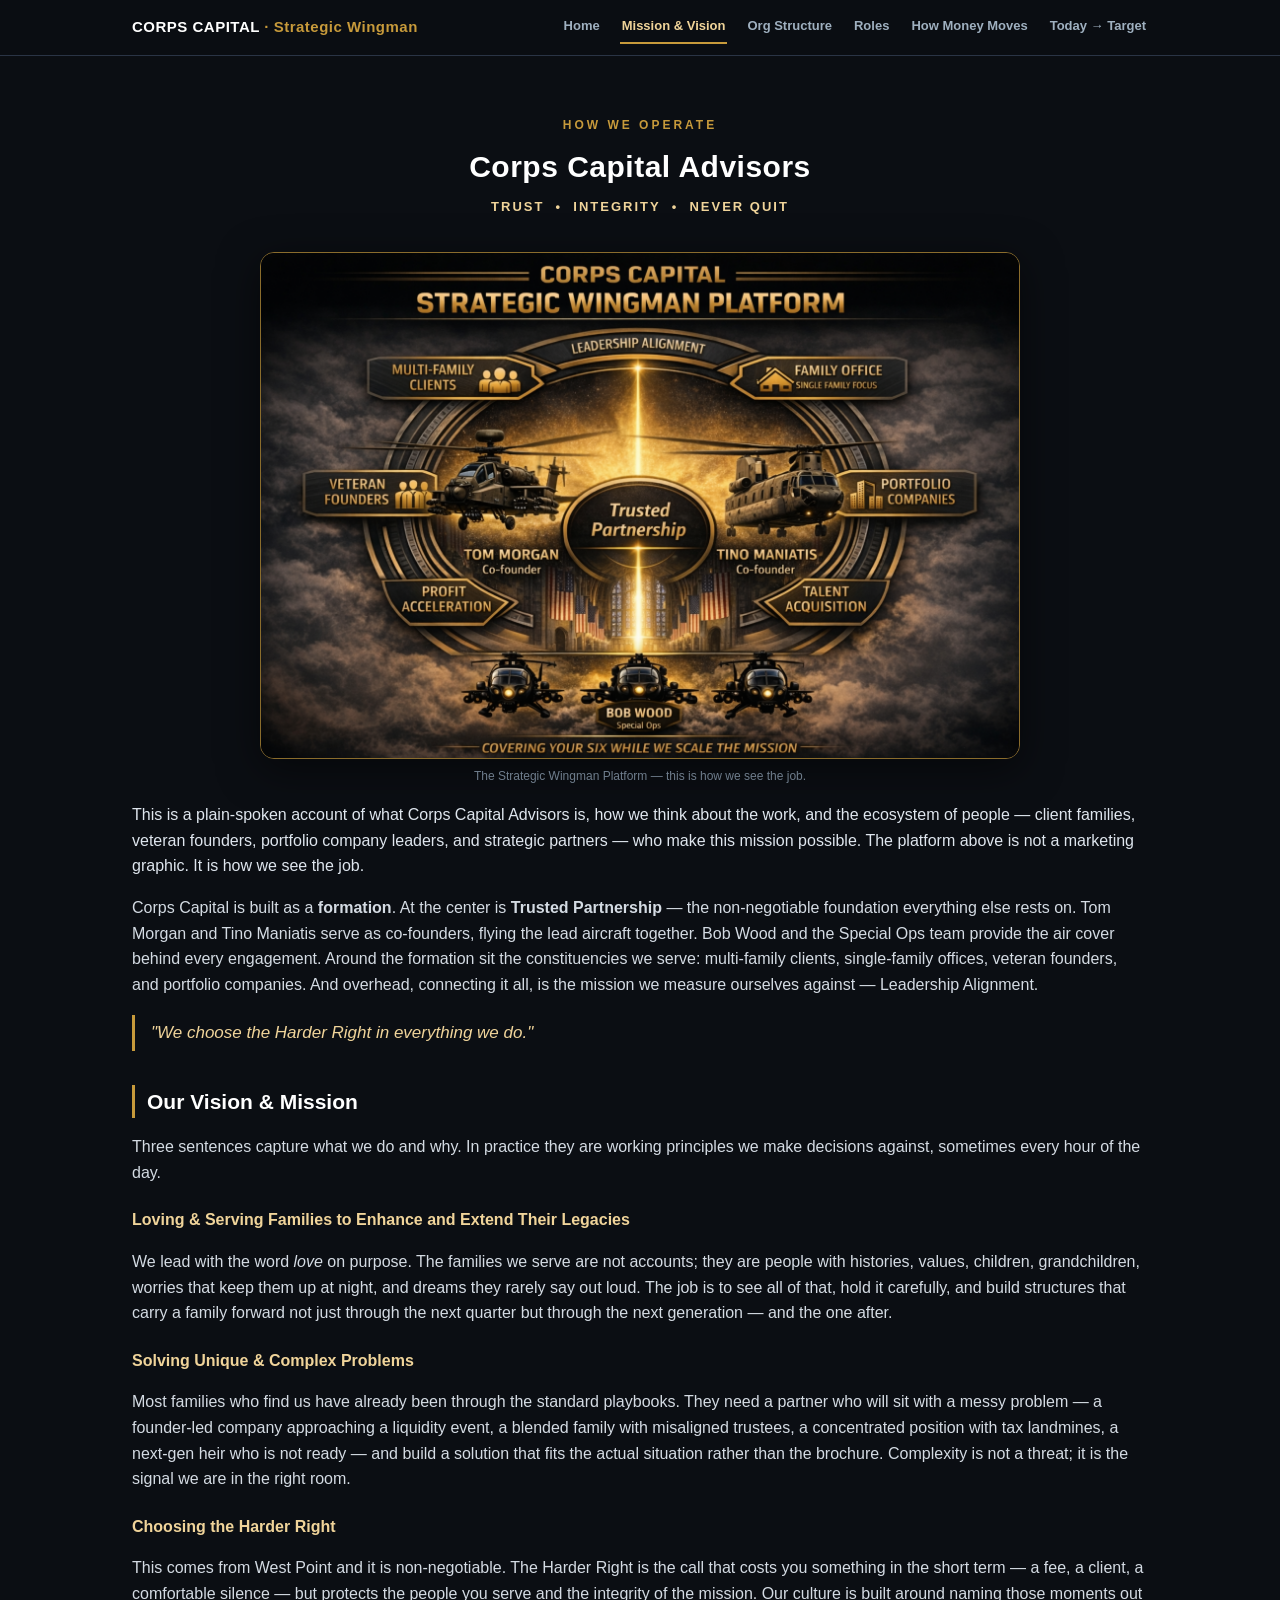
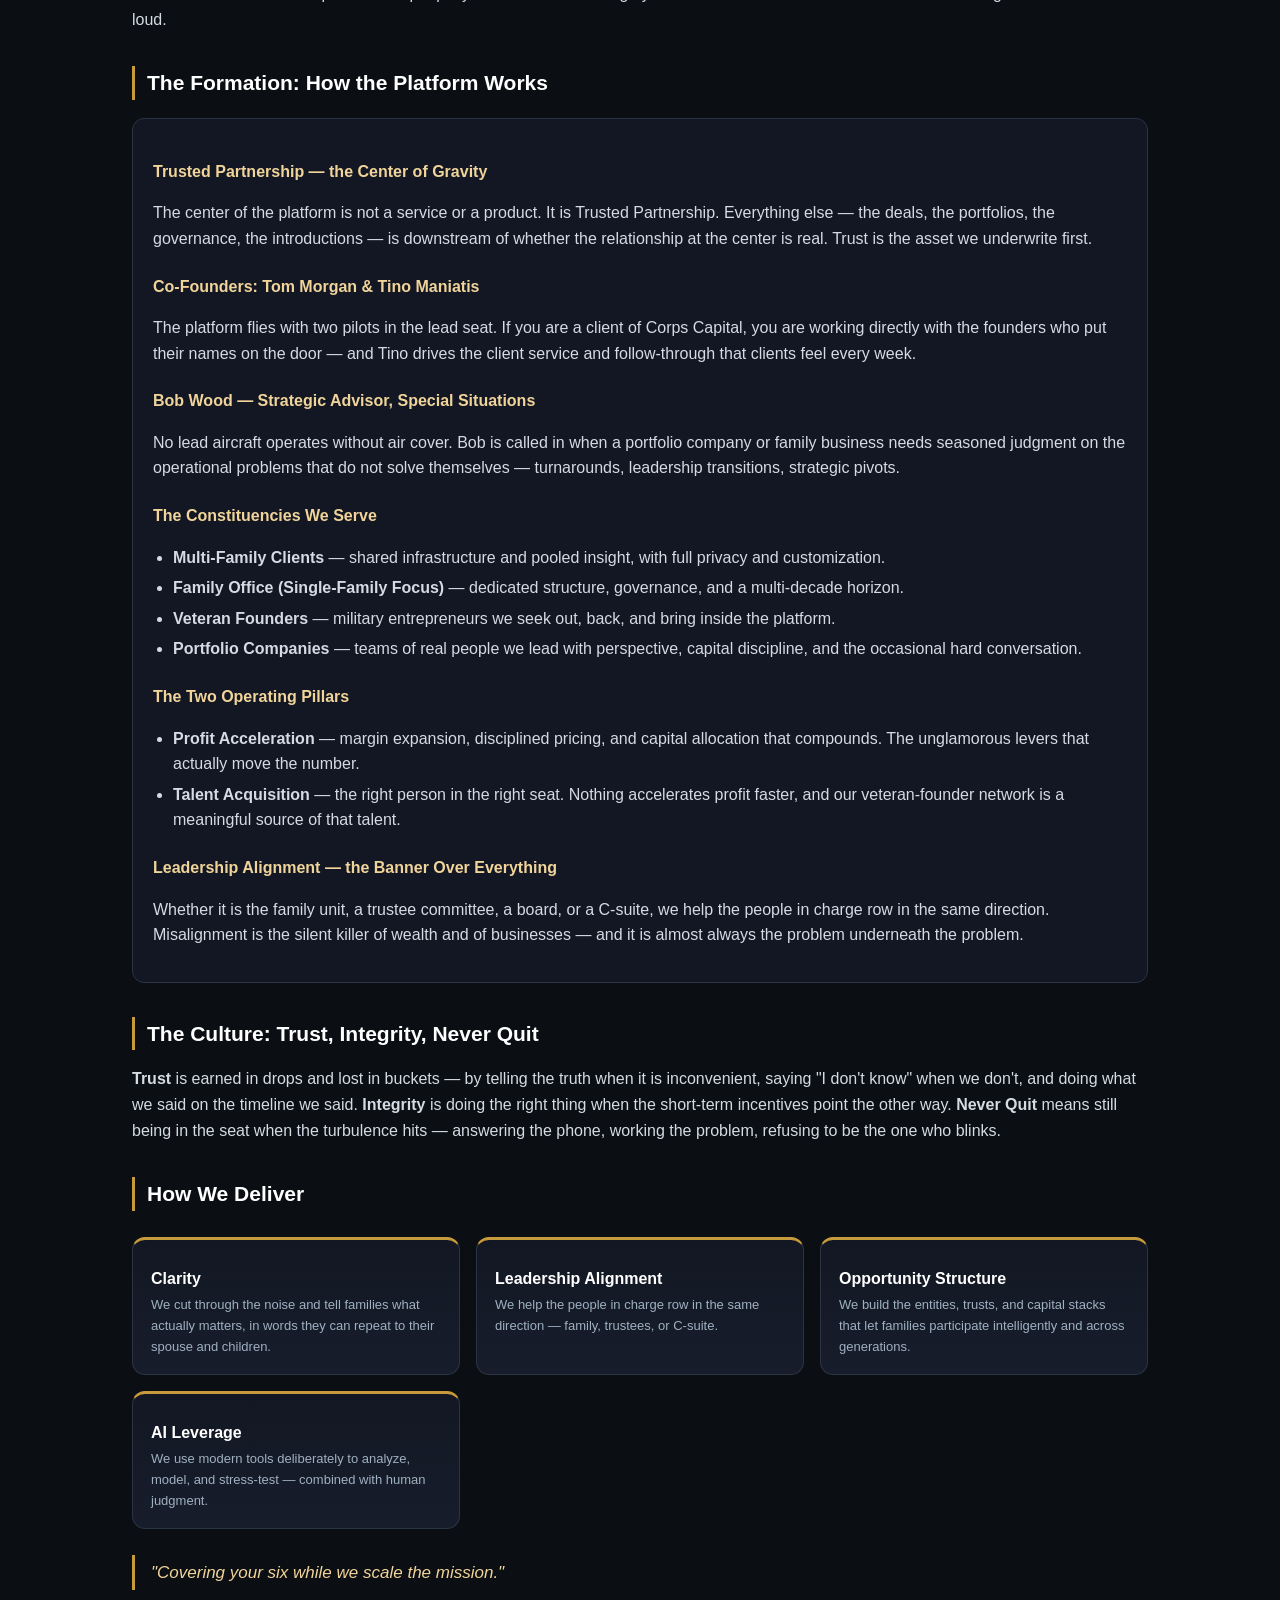
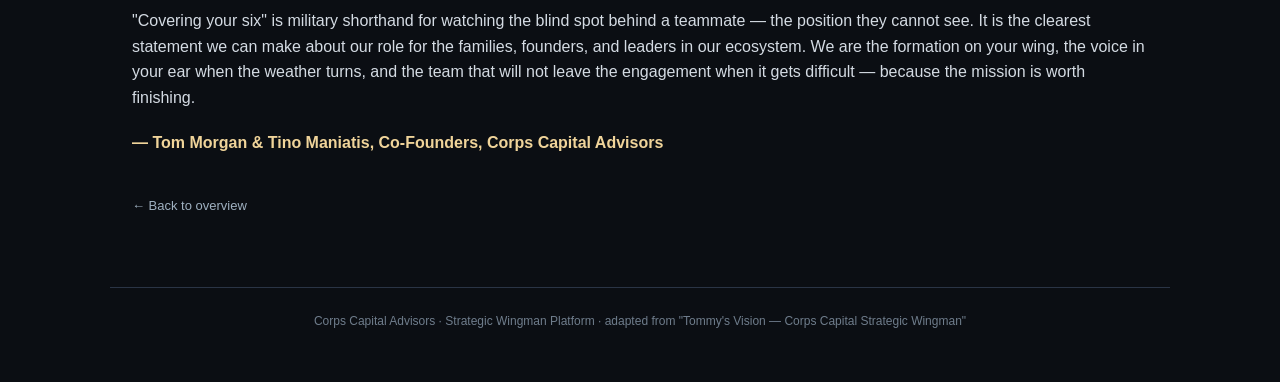
==== mission-vision.html @ b9753558 "Corps Capital structure site: mission/vision, org, roles, money-flow, transition Co-Authored-By: Cla" ====
<!DOCTYPE html>
<html lang="en">
<head>
<meta charset="utf-8">
<meta name="viewport" content="width=device-width, initial-scale=1">
<title>Mission & Vision — Corps Capital</title>
<link rel="stylesheet" href="style.css">
</head>
<body>
<nav class="nav"><div class="nav-inner">
  <span class="brand">CORPS CAPITAL <span>· Strategic Wingman</span></span>
  <a class="item" href="index.html">Home</a>
  <a class="item active" href="mission-vision.html">Mission &amp; Vision</a>
  <a class="item" href="org-structure.html">Org Structure</a>
  <a class="item" href="roles.html">Roles</a>
  <a class="item" href="money-flow.html">How Money Moves</a>
  <a class="item" href="transition.html">Today → Target</a>
</div></nav>

<div class="wrap">
  <div class="hero">
    <div class="kicker">How We Operate</div>
    <h1>Corps Capital Advisors</h1>
    <div class="ethos">TRUST &nbsp;•&nbsp; INTEGRITY &nbsp;•&nbsp; NEVER QUIT</div>
  </div>

  <img class="illus" src="assets/strategic-wingman-platform.png" alt="The Strategic Wingman Platform">
  <div class="illus-cap">The Strategic Wingman Platform — this is how we see the job.</div>

  <p class="lead">This is a plain-spoken account of what Corps Capital Advisors is, how we think about the work, and the ecosystem of people — client families, veteran founders, portfolio company leaders, and strategic partners — who make this mission possible. The platform above is not a marketing graphic. It is how we see the job.</p>

  <p>Corps Capital is built as a <b>formation</b>. At the center is <b>Trusted Partnership</b> — the non-negotiable foundation everything else rests on. Tom Morgan and Tino Maniatis serve as co-founders, flying the lead aircraft together. Bob Wood and the Special Ops team provide the air cover behind every engagement. Around the formation sit the constituencies we serve: multi-family clients, single-family offices, veteran founders, and portfolio companies. And overhead, connecting it all, is the mission we measure ourselves against — Leadership Alignment.</p>

  <div class="quote">"We choose the Harder Right in everything we do."</div>

  <h2>Our Vision &amp; Mission</h2>
  <p>Three sentences capture what we do and why. In practice they are working principles we make decisions against, sometimes every hour of the day.</p>

  <h3>Loving &amp; Serving Families to Enhance and Extend Their Legacies</h3>
  <p>We lead with the word <i>love</i> on purpose. The families we serve are not accounts; they are people with histories, values, children, grandchildren, worries that keep them up at night, and dreams they rarely say out loud. The job is to see all of that, hold it carefully, and build structures that carry a family forward not just through the next quarter but through the next generation — and the one after.</p>

  <h3>Solving Unique &amp; Complex Problems</h3>
  <p>Most families who find us have already been through the standard playbooks. They need a partner who will sit with a messy problem — a founder-led company approaching a liquidity event, a blended family with misaligned trustees, a concentrated position with tax landmines, a next-gen heir who is not ready — and build a solution that fits the actual situation rather than the brochure. Complexity is not a threat; it is the signal we are in the right room.</p>

  <h3>Choosing the Harder Right</h3>
  <p>This comes from West Point and it is non-negotiable. The Harder Right is the call that costs you something in the short term — a fee, a client, a comfortable silence — but protects the people you serve and the integrity of the mission. Our culture is built around naming those moments out loud.</p>

  <h2>The Formation: How the Platform Works</h2>
  <div class="panel">
    <h3>Trusted Partnership — the Center of Gravity</h3>
    <p>The center of the platform is not a service or a product. It is Trusted Partnership. Everything else — the deals, the portfolios, the governance, the introductions — is downstream of whether the relationship at the center is real. Trust is the asset we underwrite first.</p>

    <h3>Co-Founders: Tom Morgan &amp; Tino Maniatis</h3>
    <p>The platform flies with two pilots in the lead seat. If you are a client of Corps Capital, you are working directly with the founders who put their names on the door — and Tino drives the client service and follow-through that clients feel every week.</p>

    <h3>Bob Wood — Strategic Advisor, Special Situations</h3>
    <p>No lead aircraft operates without air cover. Bob is called in when a portfolio company or family business needs seasoned judgment on the operational problems that do not solve themselves — turnarounds, leadership transitions, strategic pivots.</p>

    <h3>The Constituencies We Serve</h3>
    <ul>
      <li><b>Multi-Family Clients</b> — shared infrastructure and pooled insight, with full privacy and customization.</li>
      <li><b>Family Office (Single-Family Focus)</b> — dedicated structure, governance, and a multi-decade horizon.</li>
      <li><b>Veteran Founders</b> — military entrepreneurs we seek out, back, and bring inside the platform.</li>
      <li><b>Portfolio Companies</b> — teams of real people we lead with perspective, capital discipline, and the occasional hard conversation.</li>
    </ul>

    <h3>The Two Operating Pillars</h3>
    <ul>
      <li><b>Profit Acceleration</b> — margin expansion, disciplined pricing, and capital allocation that compounds. The unglamorous levers that actually move the number.</li>
      <li><b>Talent Acquisition</b> — the right person in the right seat. Nothing accelerates profit faster, and our veteran-founder network is a meaningful source of that talent.</li>
    </ul>

    <h3>Leadership Alignment — the Banner Over Everything</h3>
    <p>Whether it is the family unit, a trustee committee, a board, or a C-suite, we help the people in charge row in the same direction. Misalignment is the silent killer of wealth and of businesses — and it is almost always the problem underneath the problem.</p>
  </div>

  <h2>The Culture: Trust, Integrity, Never Quit</h2>
  <p><b>Trust</b> is earned in drops and lost in buckets — by telling the truth when it is inconvenient, saying "I don't know" when we don't, and doing what we said on the timeline we said. <b>Integrity</b> is doing the right thing when the short-term incentives point the other way. <b>Never Quit</b> means still being in the seat when the turbulence hits — answering the phone, working the problem, refusing to be the one who blinks.</p>

  <h2>How We Deliver</h2>
  <div class="cards">
    <div class="card"><h4>Clarity</h4><p>We cut through the noise and tell families what actually matters, in words they can repeat to their spouse and children.</p></div>
    <div class="card"><h4>Leadership Alignment</h4><p>We help the people in charge row in the same direction — family, trustees, or C-suite.</p></div>
    <div class="card"><h4>Opportunity Structure</h4><p>We build the entities, trusts, and capital stacks that let families participate intelligently and across generations.</p></div>
    <div class="card"><h4>AI Leverage</h4><p>We use modern tools deliberately to analyze, model, and stress-test — combined with human judgment.</p></div>
  </div>

  <div class="quote">"Covering your six while we scale the mission."</div>
  <p>"Covering your six" is military shorthand for watching the blind spot behind a teammate — the position they cannot see. It is the clearest statement we can make about our role for the families, founders, and leaders in our ecosystem. We are the formation on your wing, the voice in your ear when the weather turns, and the team that will not leave the engagement when it gets difficult — because the mission is worth finishing.</p>

  <p style="color:var(--gold-bright); font-weight:600; margin-top:20px;">— Tom Morgan &amp; Tino Maniatis, Co-Founders, Corps Capital Advisors</p>

  <a class="backlink" href="index.html">← Back to overview</a>
</div>

<footer>Corps Capital Advisors · Strategic Wingman Platform · adapted from "Tommy's Vision — Corps Capital Strategic Wingman"</footer>
</body>
</html>
---- style.css ----
/* Corps Capital — Strategic Wingman Platform · shared styles */
:root{
  --black:#0b0e13; --panel:#121723; --panel2:#171d2b;
  --gold:#c79a3b; --gold-bright:#f0d49a; --gold-line:#8a6c2c;
  --ink:#e9edf2; --soft:#9fb0c0; --muted:#6f7d8c;
  --line:#2a3445; --green:#3a8f63; --red:#b9554f;
  --maxw:1060px;
}
*{box-sizing:border-box;}
html{scroll-behavior:smooth;}
body{
  margin:0; background:var(--black); color:var(--ink);
  font-family:-apple-system,BlinkMacSystemFont,"Segoe UI",Helvetica,Arial,sans-serif;
  line-height:1.6;
}
a{color:var(--gold-bright); text-decoration:none;}
a:hover{text-decoration:underline;}

/* top nav */
.nav{
  position:sticky; top:0; z-index:50;
  background:rgba(11,14,19,.94); backdrop-filter:blur(8px);
  border-bottom:1px solid var(--line);
}
.nav-inner{max-width:var(--maxw); margin:0 auto; padding:11px 22px;
  display:flex; align-items:center; gap:18px; flex-wrap:wrap;}
.nav .brand{font-weight:800; letter-spacing:.5px; color:#fff; font-size:15px; margin-right:auto;}
.nav .brand span{color:var(--gold);}
.nav a.item{color:var(--soft); font-size:13px; font-weight:600; text-decoration:none;
  padding:5px 2px; border-bottom:2px solid transparent;}
.nav a.item:hover{color:#fff; border-bottom-color:var(--gold);}
.nav a.item.active{color:var(--gold-bright); border-bottom-color:var(--gold);}

.wrap{max-width:var(--maxw); margin:0 auto; padding:34px 22px 70px;}

/* hero */
.hero{text-align:center; padding:26px 0 8px;}
.hero .kicker{color:var(--gold); letter-spacing:3px; font-size:12px; font-weight:700; text-transform:uppercase;}
.hero h1{margin:8px 0 6px; font-size:30px; letter-spacing:.5px; color:#fff;}
.hero .ethos{color:var(--gold-bright); font-weight:600; font-size:13px; letter-spacing:2px;}
.hero .sub{color:var(--soft); font-size:15px; max-width:680px; margin:12px auto 0;}

.illus{display:block; width:100%; max-width:760px; margin:26px auto 8px;
  border-radius:14px; border:1px solid var(--gold-line); box-shadow:0 10px 40px rgba(0,0,0,.5);}
.illus-cap{text-align:center; color:var(--muted); font-size:12px; margin-top:8px;}

/* section + cards */
h2{color:#fff; font-size:21px; margin:34px 0 6px; border-left:3px solid var(--gold); padding-left:12px;}
h3{color:var(--gold-bright); font-size:16px; margin:22px 0 4px;}
p{color:#d4dbe3;}
.lead{font-size:16px; color:#dfe6ee;}

.cards{display:grid; grid-template-columns:repeat(auto-fit,minmax(250px,1fr)); gap:16px; margin:26px 0;}
.card{display:block; background:linear-gradient(180deg,var(--panel),var(--panel2));
  border:1px solid var(--line); border-top:3px solid var(--gold); border-radius:13px;
  padding:18px 18px 16px; color:var(--ink); text-decoration:none; transition:transform .12s, border-color .12s;}
.card:hover{transform:translateY(-3px); border-color:var(--gold); text-decoration:none;}
.card .ic{font-size:22px;}
.card h4{margin:8px 0 4px; color:#fff; font-size:16px;}
.card p{margin:0; color:var(--soft); font-size:13px;}
.card.locked{border-top-color:var(--red); opacity:.92;}
.card.locked h4 small{color:var(--red); font-weight:700; font-size:11px; letter-spacing:1px;}

/* generic panel + table */
.panel{background:var(--panel); border:1px solid var(--line); border-radius:12px; padding:18px 20px; margin:18px 0;}
.callout{background:#15233a; border:1px solid #294063; border-left:3px solid var(--gold); border-radius:8px; padding:12px 16px; margin:16px 0; color:#dbe4ef; font-size:14px;}
ul{padding-left:20px;} li{margin-bottom:5px; color:#d4dbe3;}
table{width:100%; border-collapse:collapse; margin:14px 0; font-size:13.5px;}
th,td{text-align:left; padding:9px 12px; border-bottom:1px solid var(--line); vertical-align:top;}
th{color:var(--gold-bright); font-weight:700; font-size:12px; text-transform:uppercase; letter-spacing:.5px;}
td b{color:#fff;}
.tag{display:inline-block; font-size:11px; font-weight:700; padding:2px 8px; border-radius:20px;}
.tag.green{background:rgba(58,143,99,.18); color:#7fd6a6; border:1px solid #2f6b4f;}
.tag.gold{background:rgba(199,154,59,.16); color:var(--gold-bright); border:1px solid var(--gold-line);}

.quote{border-left:3px solid var(--gold); padding:4px 0 4px 16px; margin:18px 0; color:var(--gold-bright); font-style:italic; font-size:17px;}

footer{max-width:var(--maxw); margin:0 auto; padding:24px 22px 50px; color:var(--muted); font-size:12px; border-top:1px solid var(--line); text-align:center;}
.backlink{display:inline-block; margin:24px 0 0; color:var(--soft); font-size:13px;}
@media print{ .nav{display:none;} body{background:#fff; color:#111;} .card,.panel{box-shadow:none;} }
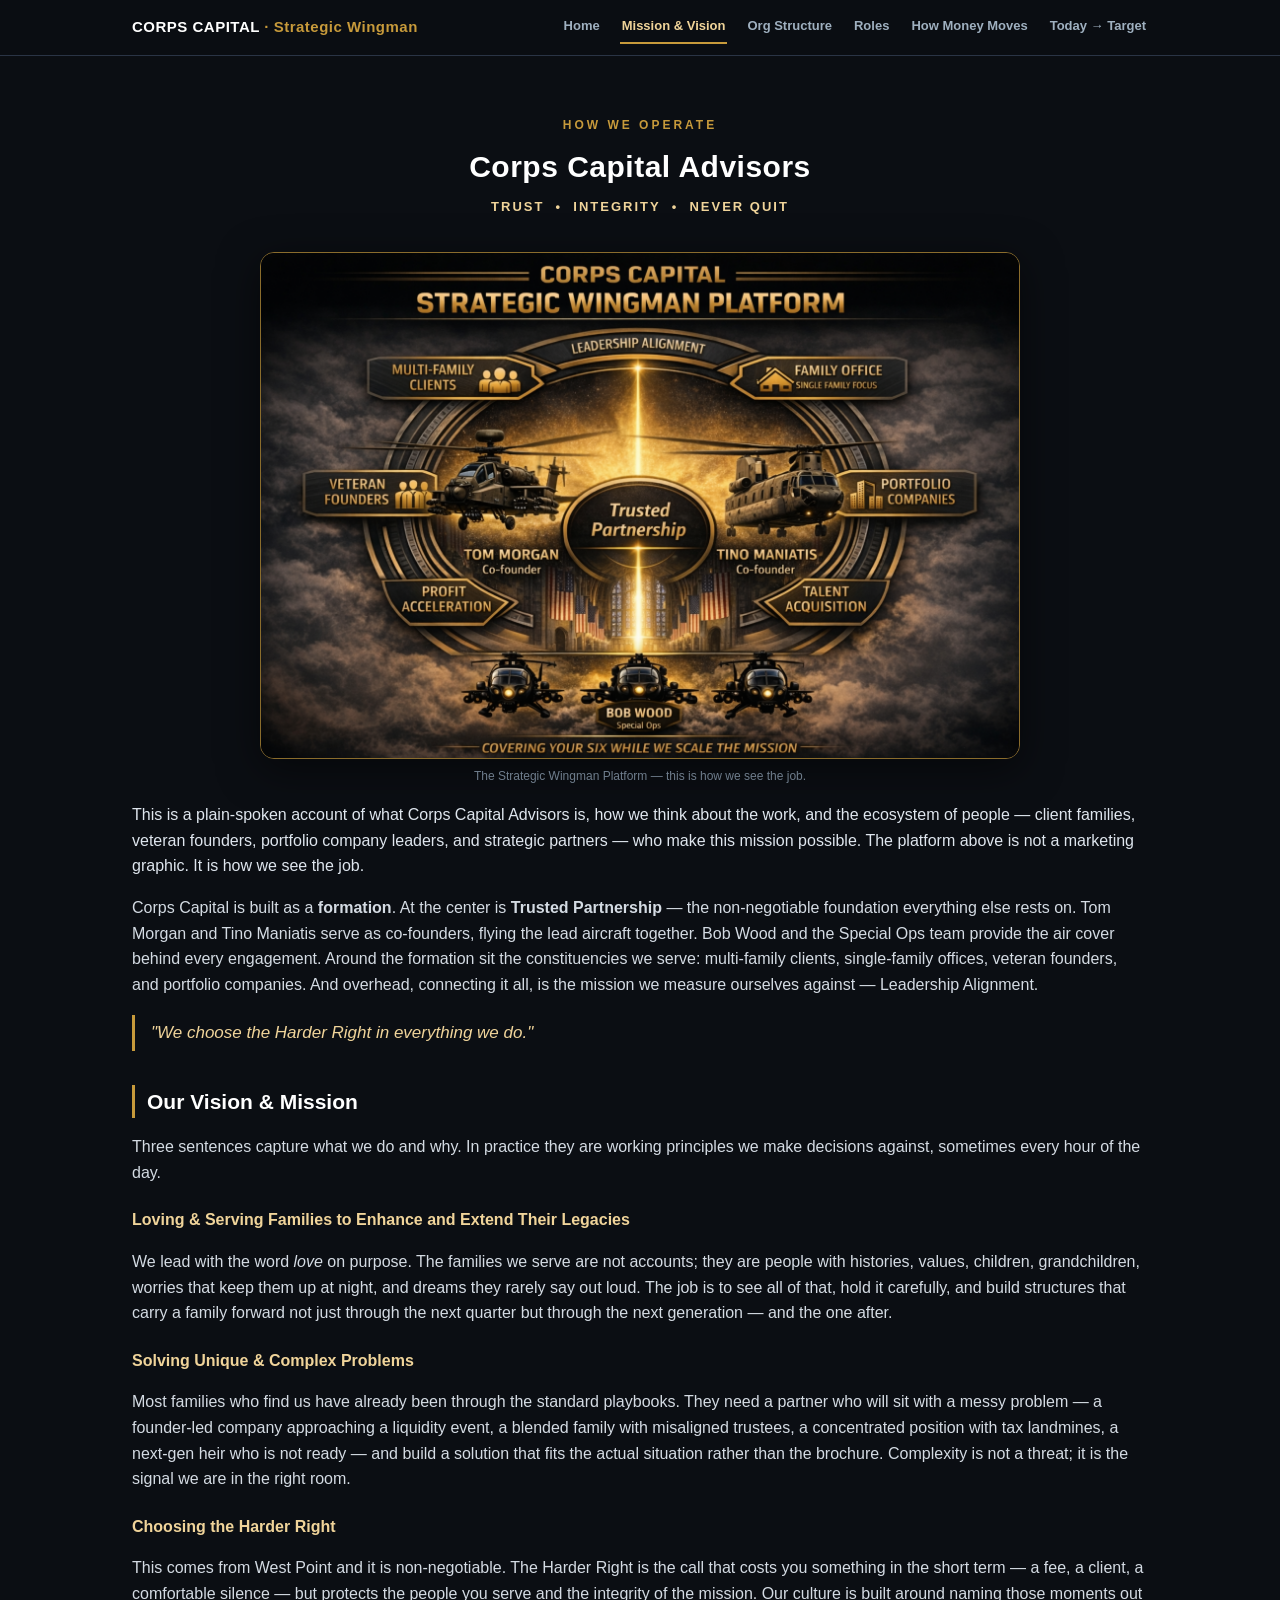
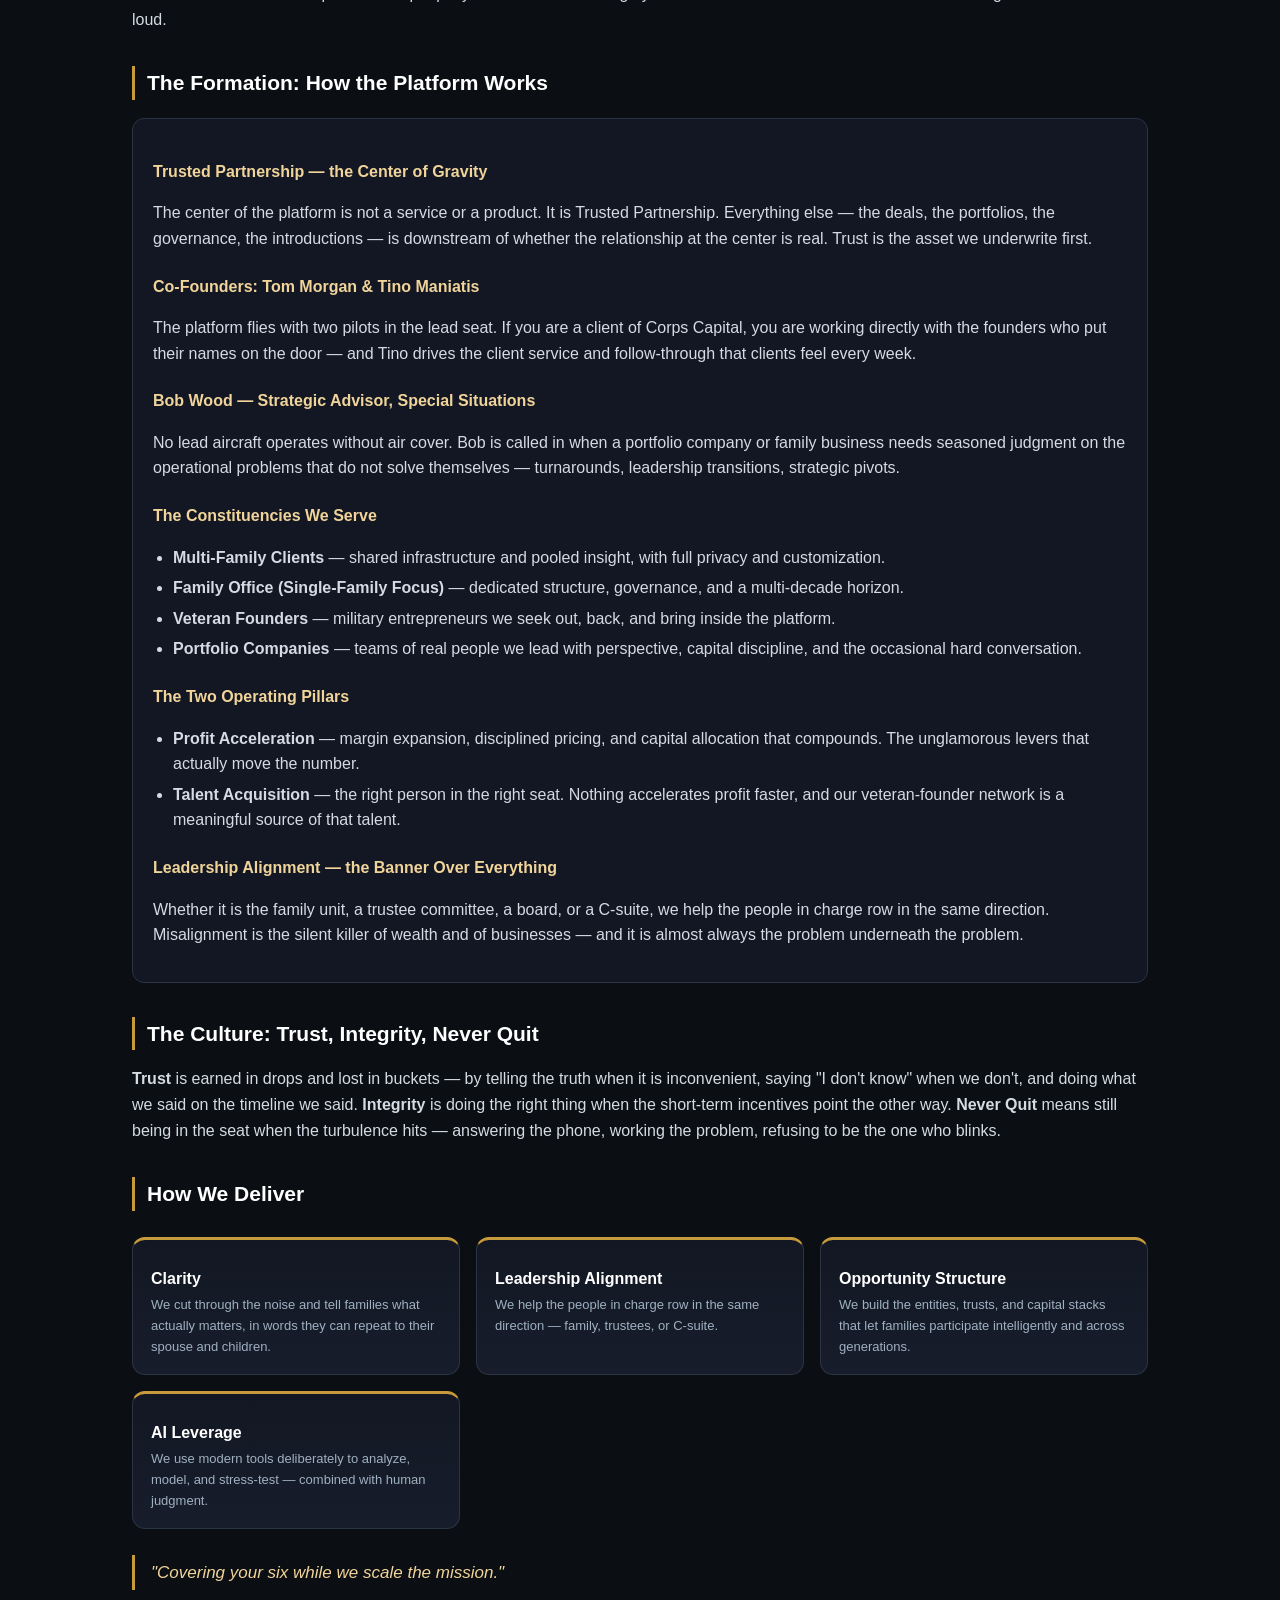
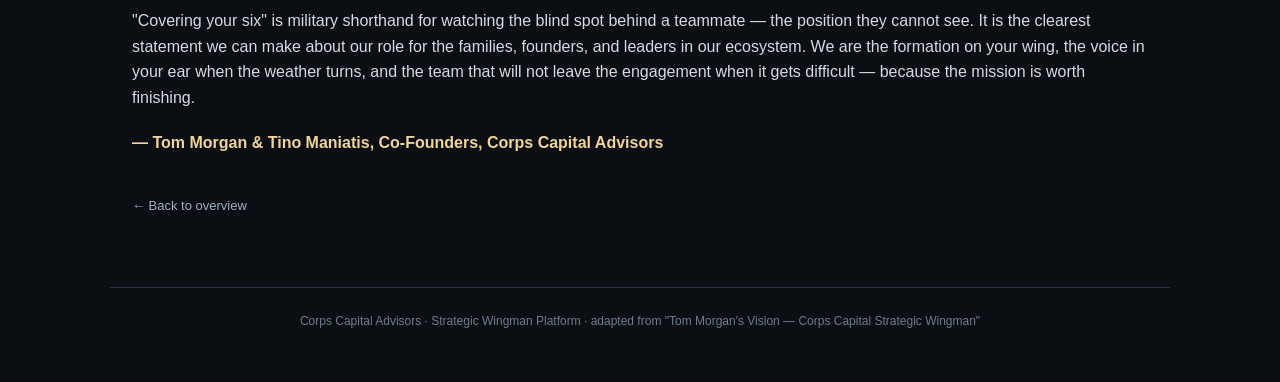
==== commit e9ad4b93: "Updates: Tom Morgan naming; add Michael Morgan seat; value-workflow owners; roles additions; single-" ====
--- a/mission-vision.html
+++ b/mission-vision.html
@@ -93,6 +93,6 @@
   <a class="backlink" href="index.html">← Back to overview</a>
 </div>
 
-<footer>Corps Capital Advisors · Strategic Wingman Platform · adapted from "Tommy's Vision — Corps Capital Strategic Wingman"</footer>
+<footer>Corps Capital Advisors · Strategic Wingman Platform · adapted from "Tom Morgan's Vision — Corps Capital Strategic Wingman"</footer>
 </body>
 </html>
